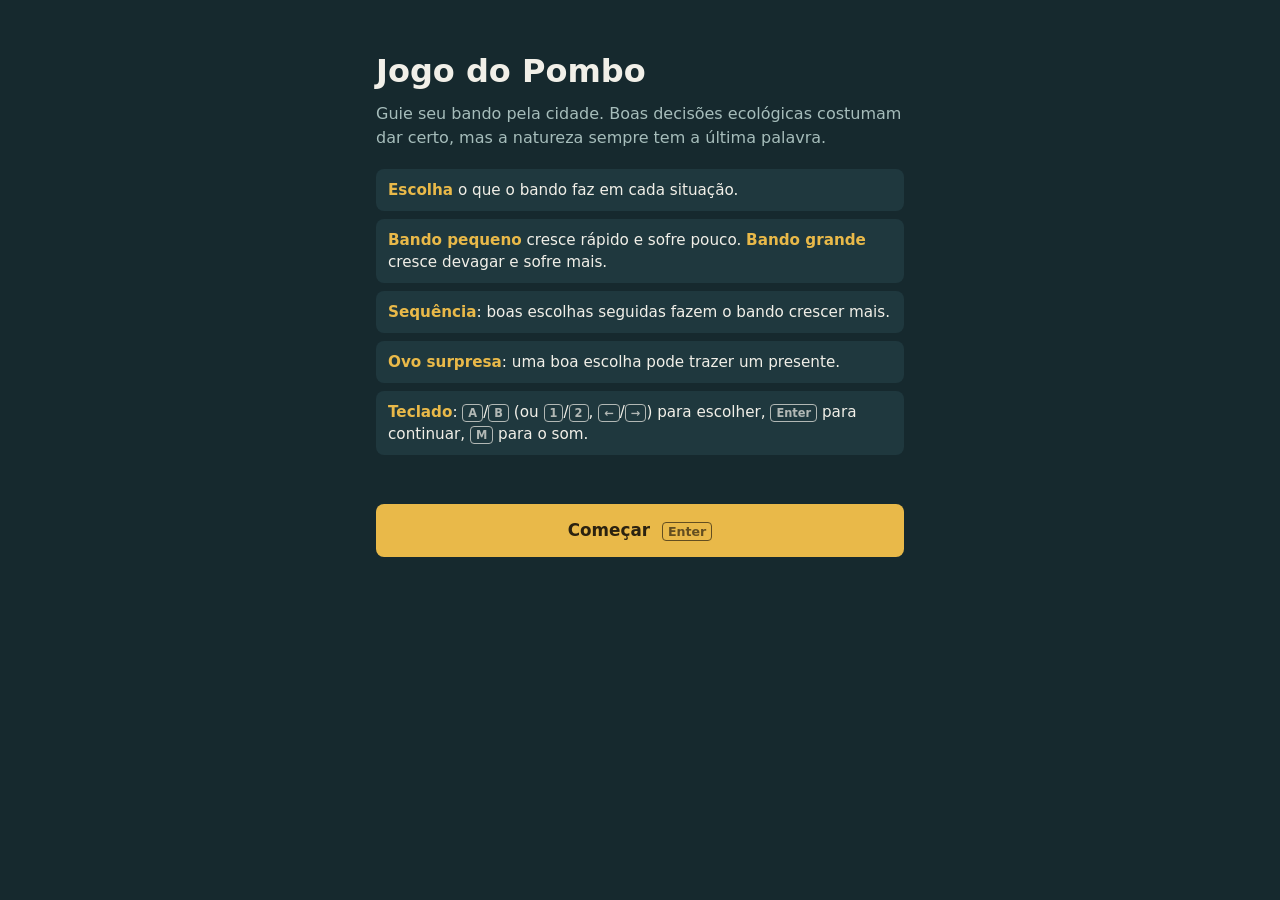
==== web/index.html @ cb4cf6e3 "Transforma o jogo web em PWA instalável e offline Adiciona manifesto, ícones e service worker para o" ====
<!doctype html>
<html lang="pt-BR">
<head>
  <meta charset="utf-8">
  <meta name="viewport" content="width=device-width, initial-scale=1, viewport-fit=cover">
  <meta name="theme-color" content="#16292e">
  <meta name="apple-mobile-web-app-capable" content="yes">
  <meta name="apple-mobile-web-app-status-bar-style" content="black-translucent">
  <meta name="apple-mobile-web-app-title" content="Jogo do Pombo">
  <title>Jogo do Pombo</title>
  <link rel="manifest" href="manifest.webmanifest">
  <link rel="icon" href="icons/icon.svg" type="image/svg+xml">
  <link rel="apple-touch-icon" href="icons/apple-touch-icon.png">
  <link rel="stylesheet" href="style.css?v=6">
</head>
<body>
  <!-- Tela inicial -->
  <section id="screen-start" class="screen active">
    <h1>Jogo do Pombo</h1>
    <p class="tagline">Guie seu bando pela cidade. Boas decisões ecológicas costumam dar certo, mas a natureza sempre tem a última palavra.</p>
    <ul class="rules">
      <li><b>Escolha</b> o que o bando faz em cada situação.</li>
      <li><b>Bando pequeno</b> cresce rápido e sofre pouco. <b>Bando grande</b> cresce devagar e sofre mais.</li>
      <li><b>Sequência</b>: boas escolhas seguidas fazem o bando crescer mais.</li>
      <li><b>Ovo surpresa</b>: uma boa escolha pode trazer um presente.</li>
      <li><b>Teclado</b>: <kbd>A</kbd>/<kbd>B</kbd> (ou <kbd>1</kbd>/<kbd>2</kbd>, <kbd>←</kbd>/<kbd>→</kbd>) para escolher, <kbd>Enter</kbd> para continuar, <kbd>M</kbd> para o som.</li>
    </ul>
    <div id="record" class="record"></div>
    <button id="btn-start" class="btn-big">Começar <kbd>Enter</kbd></button>
    <button id="btn-install" class="btn-big btn-secondary hidden">Instalar app</button>
    <p id="install-hint" class="install-hint hidden">No iPhone: toque em Compartilhar e depois em <b>Adicionar à Tela de Início</b>.</p>
  </section>

  <!-- Jogo -->
  <section id="screen-game" class="screen">
    <header class="hud">
      <div class="hud-row">
        <div class="pop">
          <span class="pop-icon">🕊️</span>
          <span id="pop-count" class="pop-count">5</span>
          <span id="pop-delta" class="pop-delta"></span>
        </div>
        <div class="hud-right">
          <span id="round-label" class="round-label">Rodada 1/23</span>
          <button id="btn-mute" class="btn-icon" aria-label="Som">🔊</button>
        </div>
      </div>
      <div class="band-row">
        <span id="band-name" class="band-name">Ninho</span>
        <div class="bar"><div id="band-bar" class="bar-fill"></div></div>
        <span id="band-next" class="band-next"></span>
      </div>
      <div class="combo-row">
        <span class="combo-label">Sequência</span>
        <div class="combo-pips" id="combo-pips"></div>
        <span id="combo-mult" class="combo-mult"></span>
        <span id="buffs" class="buffs"></span>
      </div>
    </header>

    <main class="card" id="card">
      <div id="category" class="category"></div>
      <p id="scenario" class="scenario"></p>

      <div class="options">
        <button class="option" data-opt="a"><span class="opt-letter">A</span><span class="opt-label"></span></button>
        <button class="option" data-opt="b"><span class="opt-letter">B</span><span class="opt-label"></span></button>
      </div>

      <div id="suspense" class="suspense hidden">
        <p>pru-pru…</p>
      </div>

      <div id="result" class="result hidden">
        <div id="result-banner" class="result-banner"></div>
        <p id="result-odds" class="result-odds"></p>
        <p id="result-note" class="result-note"></p>
        <div id="feedback" class="feedback"></div>
        <button id="btn-next" class="btn-big">Próxima rodada <kbd>Enter</kbd></button>
      </div>
    </main>
  </section>

  <!-- Fim -->
  <section id="screen-end" class="screen">
    <h1 id="end-title"></h1>
    <p id="end-msg" class="tagline"></p>
    <div class="stats" id="stats"></div>
    <button id="btn-again" class="btn-big">Jogar de novo <kbd>Enter</kbd></button>
  </section>

  <!-- Ovo surpresa -->
  <div id="modal-egg" class="modal hidden">
    <div class="modal-box">
      <h2>Ovo surpresa!</h2>
      <div id="egg" class="egg">🥚</div>
      <p id="prize-text" class="prize-text">Sua boa escolha trouxe um presente…</p>
      <button id="btn-egg-ok" class="btn-big hidden">Continuar <kbd>Enter</kbd></button>
    </div>
  </div>

  <!-- Subida de faixa -->
  <div id="modal-level" class="modal hidden">
    <div class="modal-box level">
      <div class="level-label">O bando cresceu!</div>
      <h2 id="level-name"></h2>
      <p id="level-msg"></p>
      <button id="btn-level-ok" class="btn-big">Continuar <kbd>Enter</kbd></button>
    </div>
  </div>

  <script src="perguntas.js?v=6"></script>
  <script src="game.js?v=6"></script>
</body>
</html>
---- web/style.css ----
:root {
  --bg: #16292e;
  --card: #1f383e;
  --field: #1a3136;
  --line: #34575f;
  --text: #f1efe8;
  --muted: #a6bdbb;
  --accent: #e9b949;
  --good: #6cc592;
  --bad: #e07a6a;
  --blue: #7fbfd4;
}

* { box-sizing: border-box; margin: 0; padding: 0; }

body {
  min-height: 100vh;
  background: var(--bg);
  color: var(--text);
  font-family: system-ui, -apple-system, "Segoe UI", Roboto, sans-serif;
  line-height: 1.45;
}

button { font: inherit; color: inherit; cursor: pointer; border: none; background: none; }
button:disabled { cursor: default; }
.hidden { display: none !important; }

/* telas */
.screen {
  display: none; max-width: 560px; margin: 0 auto;
  padding: calc(24px + env(safe-area-inset-top)) calc(16px + env(safe-area-inset-right))
    calc(40px + env(safe-area-inset-bottom)) calc(16px + env(safe-area-inset-left));
}
.screen.active { display: block; animation: fadeIn .2s ease; }
#screen-start, #screen-end { padding-top: calc(48px + env(safe-area-inset-top)); }

h1 { font-size: 2rem; margin-bottom: 8px; }
.tagline { color: var(--muted); margin-bottom: 20px; }

.rules { list-style: none; display: grid; gap: 8px; margin-bottom: 20px; }
.rules li { background: var(--card); border-radius: 8px; padding: 10px 12px; font-size: .95rem; }
.rules b { color: var(--accent); }
.record { color: var(--muted); font-size: .9rem; margin-bottom: 12px; min-height: 1.2em; }

.btn-big {
  display: block; width: 100%;
  padding: 14px; border-radius: 8px;
  font-size: 1.05rem; font-weight: 600;
  background: var(--accent); color: #2b2210;
}
.btn-big:hover { filter: brightness(1.05); }
.btn-big:disabled { opacity: .5; }
.btn-secondary { margin-top: 8px; background: var(--field); color: var(--text); border: 2px solid var(--line); }
.install-hint { margin-top: 12px; color: var(--muted); font-size: .85rem; text-align: center; }

/* painel de cima */
.hud {
  background: var(--card); border-radius: 8px;
  padding: 12px 14px; margin-bottom: 12px; display: grid; gap: 8px;
}
.hud-row { display: flex; justify-content: space-between; align-items: center; }
.pop { display: flex; align-items: baseline; gap: 8px; }
.pop-icon { font-size: 1.3rem; }
.pop-count { font-size: 1.8rem; font-weight: 700; font-variant-numeric: tabular-nums; }
.pop-delta { font-weight: 600; }
.pop-delta.win { color: var(--good); }
.pop-delta.lose { color: var(--bad); }
.hud-right { display: flex; align-items: center; gap: 10px; }
.round-label { color: var(--muted); font-size: .9rem; }
.btn-icon { font-size: 1.1rem; padding: 4px; }

.band-row, .combo-row { display: flex; align-items: center; gap: 10px; font-size: .85rem; }
.band-name { font-weight: 600; color: var(--blue); min-width: 80px; }
.bar { flex: 1; height: 6px; background: var(--field); border-radius: 3px; overflow: hidden; }
.bar-fill { height: 100%; width: 0; background: var(--good); }
.band-next { color: var(--muted); white-space: nowrap; }

.combo-label { color: var(--muted); min-width: 80px; }
.combo-pips { display: flex; gap: 4px; }
.pip { width: 16px; height: 6px; border-radius: 3px; background: var(--field); }
.pip.on { background: var(--good); }
.combo-mult { font-weight: 600; color: var(--good); }
.buffs { margin-left: auto; display: flex; gap: 6px; }
.buff { background: var(--field); border-radius: 4px; padding: 1px 6px; font-size: .8rem; }

/* pergunta */
.card { background: var(--card); border-radius: 8px; padding: 16px; }
.category { font-size: .8rem; color: var(--blue); margin-bottom: 6px; }
.scenario { font-size: 1.05rem; margin-bottom: 14px; }

.options { display: grid; gap: 8px; }
.option {
  display: flex; gap: 10px; align-items: flex-start; text-align: left;
  padding: 12px; border-radius: 8px; border: 2px solid var(--line); background: var(--field);
}
.option:not(:disabled):hover { border-color: var(--blue); }
.option.picked { border-color: var(--accent); }
.option.best { border-color: var(--good); }
.option:disabled:not(.picked):not(.best) { opacity: .5; }
.opt-letter { flex: none; font-weight: 700; color: var(--muted); }
.option .tag { display: block; margin-top: 4px; font-size: .8rem; font-weight: 600; color: var(--good); }

.suspense { margin-top: 14px; text-align: center; color: var(--muted); }

/* resultado */
.result { margin-top: 14px; }
.result-banner { font-size: 1.3rem; font-weight: 700; margin-bottom: 8px; }
.result-banner.win { color: var(--good); }
.result-banner.lose { color: var(--bad); }
.result-odds { font-size: .95rem; margin-bottom: 6px; }
.result-note { font-size: .9rem; color: var(--muted); font-style: italic; margin-bottom: 10px; }
.feedback { display: grid; gap: 6px; margin-bottom: 14px; }
.bubble { border-left: 3px solid var(--blue); padding: 6px 10px; font-size: .92rem; }

/* fim */
.stats { display: grid; grid-template-columns: 1fr 1fr; gap: 8px; margin-bottom: 20px; }
.stat { background: var(--card); border-radius: 8px; padding: 12px; }
.stat b { display: block; font-size: 1.4rem; color: var(--accent); }
.stat span { font-size: .8rem; color: var(--muted); }

/* avisos (ovo e subida de faixa) */
.modal { position: fixed; inset: 0; z-index: 40; background: rgba(0, 0, 0, .6); display: grid; place-items: center; padding: 16px; }
.modal-box { width: 100%; max-width: 380px; background: var(--card); border-radius: 8px; padding: 20px; text-align: center; display: grid; gap: 10px; }
.modal-box p { color: var(--muted); }
.egg { font-size: 48px; }
.prize-text { color: var(--text) !important; font-weight: 600; }
.level-label { font-weight: 600; color: var(--good); }
.level h2 { font-size: 1.8rem; text-transform: capitalize; }

@keyframes fadeIn { from { opacity: 0; } to { opacity: 1; } }

/* teclado */
kbd {
  font: inherit; font-size: .75em; font-weight: 600;
  padding: 1px 5px; border-radius: 4px;
  border: 1px solid currentColor; opacity: .7;
}
.btn-big kbd { margin-left: 6px; }
button:focus-visible { outline: 2px solid var(--blue); outline-offset: 2px; }
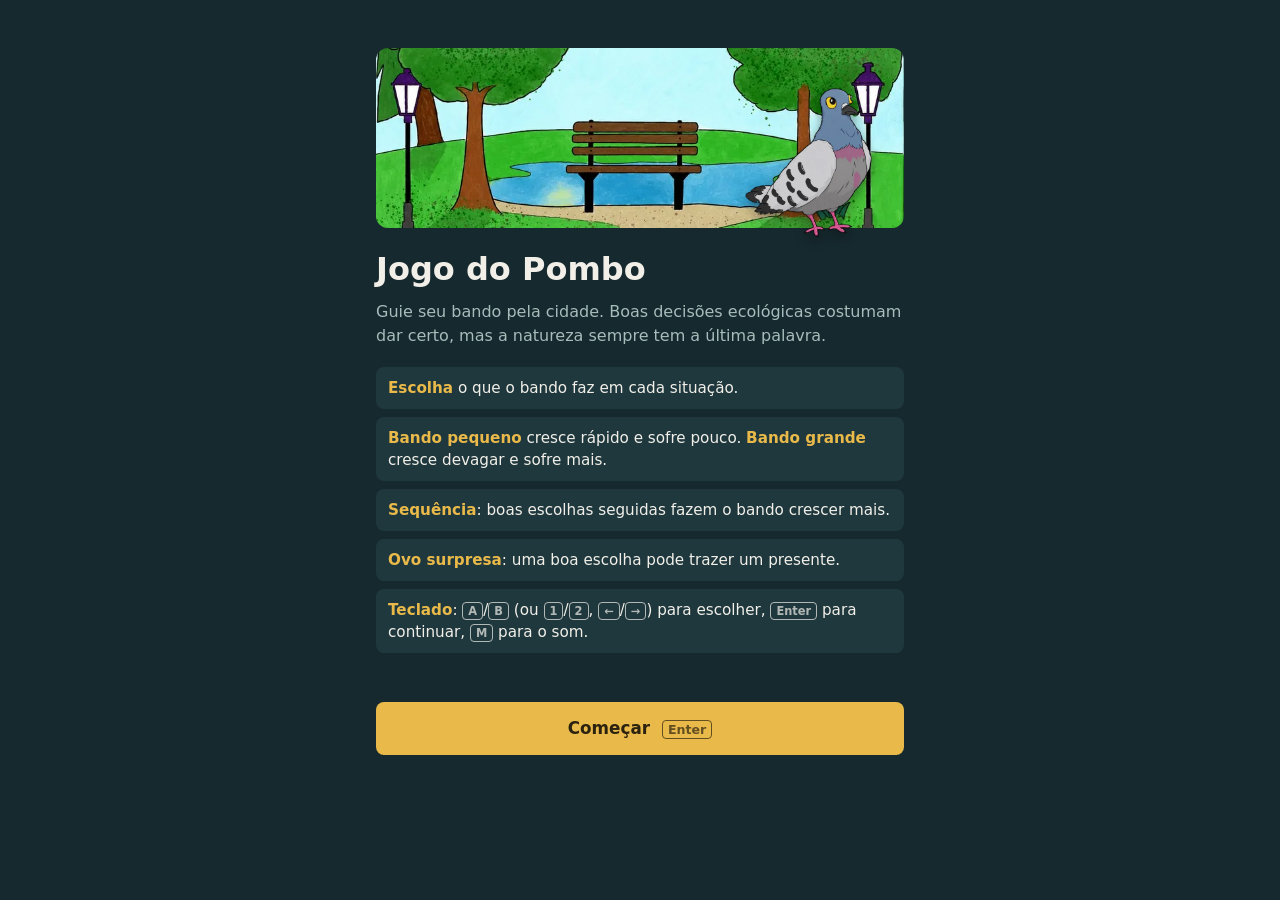
==== commit d6e8017f: "feat(visual): pombo e parque na tela inicial, pombo narra os balões Ilustrações que o grupo fez: o p" ====
--- a/web/index.html
+++ b/web/index.html
@@ -11,11 +11,15 @@
   <link rel="manifest" href="manifest.webmanifest">
   <link rel="icon" href="icons/icon.svg" type="image/svg+xml">
   <link rel="apple-touch-icon" href="icons/apple-touch-icon.png">
-  <link rel="stylesheet" href="style.css?v=6">
+  <link rel="stylesheet" href="style.css?v=11">
 </head>
 <body>
   <!-- Tela inicial -->
   <section id="screen-start" class="screen active">
+    <div class="hero">
+      <img class="hero-parque" src="img/parque.webp" alt="Parque com banco, lago e árvores" width="800" height="800">
+      <img class="hero-pombo" src="img/pombo.webp" alt="Pombo, o narrador do jogo" width="400" height="472">
+    </div>
     <h1>Jogo do Pombo</h1>
     <p class="tagline">Guie seu bando pela cidade. Boas decisões ecológicas costumam dar certo, mas a natureza sempre tem a última palavra.</p>
     <ul class="rules">
@@ -63,19 +67,22 @@
       <p id="scenario" class="scenario"></p>
 
       <div class="options">
-        <button class="option" data-opt="a"><span class="opt-letter">A</span><span class="opt-label"></span></button>
-        <button class="option" data-opt="b"><span class="opt-letter">B</span><span class="opt-label"></span></button>
+        <button class="option" data-slot="a" data-opt="a"><span class="opt-letter">A</span><span class="opt-label"></span></button>
+        <button class="option" data-slot="b" data-opt="b"><span class="opt-letter">B</span><span class="opt-label"></span></button>
       </div>
 
       <div id="suspense" class="suspense hidden">
-        <p>pru-pru…</p>
+        <p><img class="avatar-mini" src="img/pombo.webp" alt="" width="400" height="472"> pru-pru…</p>
       </div>
 
       <div id="result" class="result hidden">
         <div id="result-banner" class="result-banner"></div>
         <p id="result-odds" class="result-odds"></p>
         <p id="result-note" class="result-note"></p>
-        <div id="feedback" class="feedback"></div>
+        <div class="narra">
+          <img class="avatar" src="img/pombo.webp" alt="" width="400" height="472">
+          <div id="feedback" class="feedback"></div>
+        </div>
         <button id="btn-next" class="btn-big">Próxima rodada <kbd>Enter</kbd></button>
       </div>
     </main>
@@ -83,9 +90,17 @@
 
   <!-- Fim -->
   <section id="screen-end" class="screen">
+    <img class="end-pombo" src="img/pombo.webp" alt="" width="400" height="472">
     <h1 id="end-title"></h1>
     <p id="end-msg" class="tagline"></p>
     <div class="stats" id="stats"></div>
+    <div id="rating" class="rating">
+      <p class="rating-q">O que achou do jogo?</p>
+      <div id="stars" class="stars"></div>
+      <textarea id="rating-comment" maxlength="500" rows="3" placeholder="Quer contar mais? (opcional)"></textarea>
+      <button id="btn-rate" class="btn-big btn-secondary" disabled>Enviar avaliação</button>
+    </div>
+    <p id="rating-thanks" class="rating-thanks hidden">Obrigado pela avaliação! 🕊️</p>
     <button id="btn-again" class="btn-big">Jogar de novo <kbd>Enter</kbd></button>
   </section>
 
@@ -109,7 +124,8 @@
     </div>
   </div>
 
-  <script src="perguntas.js?v=6"></script>
-  <script src="game.js?v=6"></script>
+  <script src="metrics.js?v=11"></script>
+  <script src="perguntas.js?v=11"></script>
+  <script src="game.js?v=11"></script>
 </body>
 </html>
--- a/web/style.css
+++ b/web/style.css
@@ -35,6 +35,22 @@
 #screen-start, #screen-end { padding-top: calc(48px + env(safe-area-inset-top)); }
 
 h1 { font-size: 2rem; margin-bottom: 8px; }
+
+/* ilustrações */
+.hero { position: relative; margin-bottom: 18px; }
+.hero-parque {
+  display: block; width: 100%; height: 180px; object-fit: cover; object-position: center 72%;
+  border-radius: 12px;
+}
+.hero-pombo {
+  position: absolute; right: 6%; bottom: -10px; height: 150px; width: auto;
+  filter: drop-shadow(0 4px 6px #0006);
+}
+.end-pombo { display: block; height: 110px; width: auto; margin-bottom: 10px; }
+.narra { display: flex; gap: 10px; align-items: flex-start; margin-bottom: 14px; }
+.narra .avatar { flex: none; width: 44px; height: auto; margin-top: 2px; }
+.narra .feedback { flex: 1; margin-bottom: 0; }
+.avatar-mini { height: 28px; width: auto; vertical-align: middle; margin-right: 4px; }
 .tagline { color: var(--muted); margin-bottom: 20px; }
 
 .rules { list-style: none; display: grid; gap: 8px; margin-bottom: 20px; }
@@ -118,6 +134,21 @@
 .stat b { display: block; font-size: 1.4rem; color: var(--accent); }
 .stat span { font-size: .8rem; color: var(--muted); }
 
+/* avaliação */
+.rating { background: var(--card); border-radius: 8px; padding: 14px; margin-bottom: 16px; display: grid; gap: 10px; }
+.rating-q { font-weight: 600; }
+.stars { display: flex; gap: 4px; }
+.star { font-size: 2rem; line-height: 1; padding: 2px 4px; color: var(--line); }
+.star.on { color: var(--accent); }
+.rating textarea {
+  width: 100%; resize: vertical; padding: 10px; border-radius: 8px;
+  font: inherit; font-size: 16px; color: var(--text);
+  background: var(--field); border: 2px solid var(--line);
+}
+.rating textarea:focus { outline: none; border-color: var(--blue); }
+.rating .btn-secondary { margin-top: 0; }
+.rating-thanks { color: var(--good); text-align: center; margin-bottom: 16px; }
+
 /* avisos (ovo e subida de faixa) */
 .modal { position: fixed; inset: 0; z-index: 40; background: rgba(0, 0, 0, .6); display: grid; place-items: center; padding: 16px; }
 .modal-box { width: 100%; max-width: 380px; background: var(--card); border-radius: 8px; padding: 20px; text-align: center; display: grid; gap: 10px; }
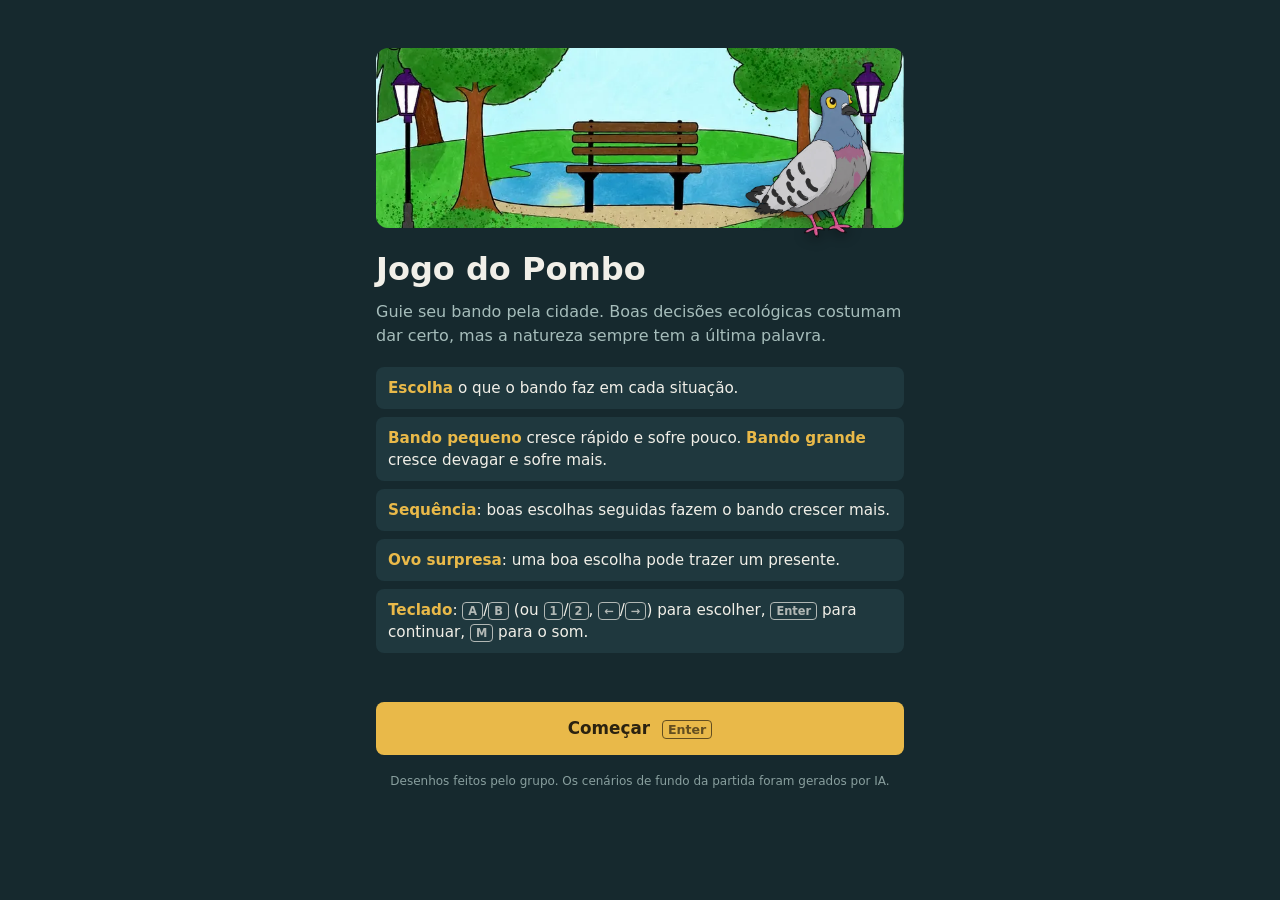
==== commit 689b2593: "feat(visual): artes novas do grupo e cenários de fundo O professor cobrou as imagens no jogo pra ess" ====
--- a/web/index.html
+++ b/web/index.html
@@ -11,9 +11,16 @@
   <link rel="manifest" href="manifest.webmanifest">
   <link rel="icon" href="icons/icon.svg" type="image/svg+xml">
   <link rel="apple-touch-icon" href="icons/apple-touch-icon.png">
-  <link rel="stylesheet" href="style.css?v=11">
+  <link rel="stylesheet" href="style.css?v=12">
 </head>
 <body>
+  <!-- Cenário de fundo da partida: o dia passa conforme as rodadas (game.js troca a classe .on) -->
+  <div id="cenario" class="cenario" aria-hidden="true">
+    <div class="cena cena-dia"></div>
+    <div class="cena cena-tarde"></div>
+    <div class="cena cena-por-do-sol"></div>
+  </div>
+
   <!-- Tela inicial -->
   <section id="screen-start" class="screen active">
     <div class="hero">
@@ -33,6 +40,7 @@
     <button id="btn-start" class="btn-big">Começar <kbd>Enter</kbd></button>
     <button id="btn-install" class="btn-big btn-secondary hidden">Instalar app</button>
     <p id="install-hint" class="install-hint hidden">No iPhone: toque em Compartilhar e depois em <b>Adicionar à Tela de Início</b>.</p>
+    <p class="creditos">Desenhos feitos pelo grupo. Os cenários de fundo da partida foram gerados por IA.</p>
   </section>
 
   <!-- Jogo -->
@@ -64,6 +72,7 @@
 
     <main class="card" id="card">
       <div id="category" class="category"></div>
+      <img id="q-imagem" class="q-imagem hidden" alt="">
       <p id="scenario" class="scenario"></p>
 
       <div class="options">
@@ -80,7 +89,7 @@
         <p id="result-odds" class="result-odds"></p>
         <p id="result-note" class="result-note"></p>
         <div class="narra">
-          <img class="avatar" src="img/pombo.webp" alt="" width="400" height="472">
+          <img id="avatar" class="avatar" src="img/pombo-joinha.webp" alt="" width="434" height="400">
           <div id="feedback" class="feedback"></div>
         </div>
         <button id="btn-next" class="btn-big">Próxima rodada <kbd>Enter</kbd></button>
@@ -90,7 +99,7 @@
 
   <!-- Fim -->
   <section id="screen-end" class="screen">
-    <img class="end-pombo" src="img/pombo.webp" alt="" width="400" height="472">
+    <img id="end-pombo" class="end-pombo" src="img/pombo-joinha.webp" alt="" width="434" height="400">
     <h1 id="end-title"></h1>
     <p id="end-msg" class="tagline"></p>
     <div class="stats" id="stats"></div>
@@ -109,6 +118,7 @@
     <div class="modal-box">
       <h2>Ovo surpresa!</h2>
       <div id="egg" class="egg">🥚</div>
+      <img id="egg-filhote" class="egg-filhote hidden" src="img/filhote.webp" alt="Filhote de pombo saindo do ovo" width="382" height="400">
       <p id="prize-text" class="prize-text">Sua boa escolha trouxe um presente…</p>
       <button id="btn-egg-ok" class="btn-big hidden">Continuar <kbd>Enter</kbd></button>
     </div>
@@ -117,6 +127,7 @@
   <!-- Subida de faixa -->
   <div id="modal-level" class="modal hidden">
     <div class="modal-box level">
+      <img class="level-img" src="img/pombo-boxeador.webp" alt="Pombo musculoso de luvas de boxe" width="240" height="440">
       <div class="level-label">O bando cresceu!</div>
       <h2 id="level-name"></h2>
       <p id="level-msg"></p>
@@ -124,8 +135,8 @@
     </div>
   </div>
 
-  <script src="metrics.js?v=11"></script>
-  <script src="perguntas.js?v=11"></script>
-  <script src="game.js?v=11"></script>
+  <script src="metrics.js?v=12"></script>
+  <script src="perguntas.js?v=12"></script>
+  <script src="game.js?v=12"></script>
 </body>
 </html>
--- a/web/style.css
+++ b/web/style.css
@@ -48,8 +48,9 @@
 }
 .end-pombo { display: block; height: 110px; width: auto; margin-bottom: 10px; }
 .narra { display: flex; gap: 10px; align-items: flex-start; margin-bottom: 14px; }
-.narra .avatar { flex: none; width: 44px; height: auto; margin-top: 2px; }
+.narra .avatar { flex: none; width: 52px; height: auto; margin-top: 2px; }
 .narra .feedback { flex: 1; margin-bottom: 0; }
+.q-imagem { display: block; height: 130px; width: auto; max-width: 100%; margin: 4px auto 10px; }
 .avatar-mini { height: 28px; width: auto; vertical-align: middle; margin-right: 4px; }
 .tagline { color: var(--muted); margin-bottom: 20px; }
 
@@ -68,6 +69,7 @@
 .btn-big:disabled { opacity: .5; }
 .btn-secondary { margin-top: 8px; background: var(--field); color: var(--text); border: 2px solid var(--line); }
 .install-hint { margin-top: 12px; color: var(--muted); font-size: .85rem; text-align: center; }
+.creditos { margin-top: 18px; color: var(--muted); font-size: .75rem; text-align: center; opacity: .8; }
 
 /* painel de cima */
 .hud {
@@ -98,6 +100,24 @@
 .combo-mult { font-weight: 600; color: var(--good); }
 .buffs { margin-left: auto; display: flex; gap: 6px; }
 .buff { background: var(--field); border-radius: 4px; padding: 1px 6px; font-size: .8rem; }
+
+/* cenário de fundo da partida: as três cenas ficam empilhadas e só a da vez aparece */
+.cenario { position: fixed; inset: 0; z-index: -1; opacity: 0; transition: opacity .6s ease; pointer-events: none; }
+body.em-jogo .cenario { opacity: 1; }
+.cena {
+  position: absolute; inset: 0; opacity: 0; transition: opacity 1.2s ease;
+  background: center 70% / cover no-repeat;
+}
+.cena.on { opacity: 1; }
+.cena-dia { background-image: url("img/cenario-dia.webp"); }
+.cena-tarde { background-image: url("img/cenario-tarde.webp"); }
+.cena-por-do-sol { background-image: url("img/cenario-por-do-sol.webp"); }
+/* véu escuro por cima: o texto continua legível em qualquer cena */
+.cenario::after { content: ""; position: absolute; inset: 0; background: linear-gradient(#16292e66, #16292ecc 70%); }
+body.em-jogo .hud, body.em-jogo .card {
+  background: rgba(31, 56, 62, .9);
+  -webkit-backdrop-filter: blur(6px); backdrop-filter: blur(6px);
+}
 
 /* pergunta */
 .card { background: var(--card); border-radius: 8px; padding: 16px; }
@@ -154,6 +174,9 @@
 .modal-box { width: 100%; max-width: 380px; background: var(--card); border-radius: 8px; padding: 20px; text-align: center; display: grid; gap: 10px; }
 .modal-box p { color: var(--muted); }
 .egg { font-size: 48px; }
+.egg-filhote { display: block; height: 130px; width: auto; margin: 0 auto; animation: choca .35s ease-out; }
+@keyframes choca { from { transform: scale(.6); opacity: 0; } to { transform: scale(1); opacity: 1; } }
+.level-img { display: block; height: 150px; width: auto; margin: 0 auto; }
 .prize-text { color: var(--text) !important; font-weight: 600; }
 .level-label { font-weight: 600; color: var(--good); }
 .level h2 { font-size: 1.8rem; text-transform: capitalize; }
